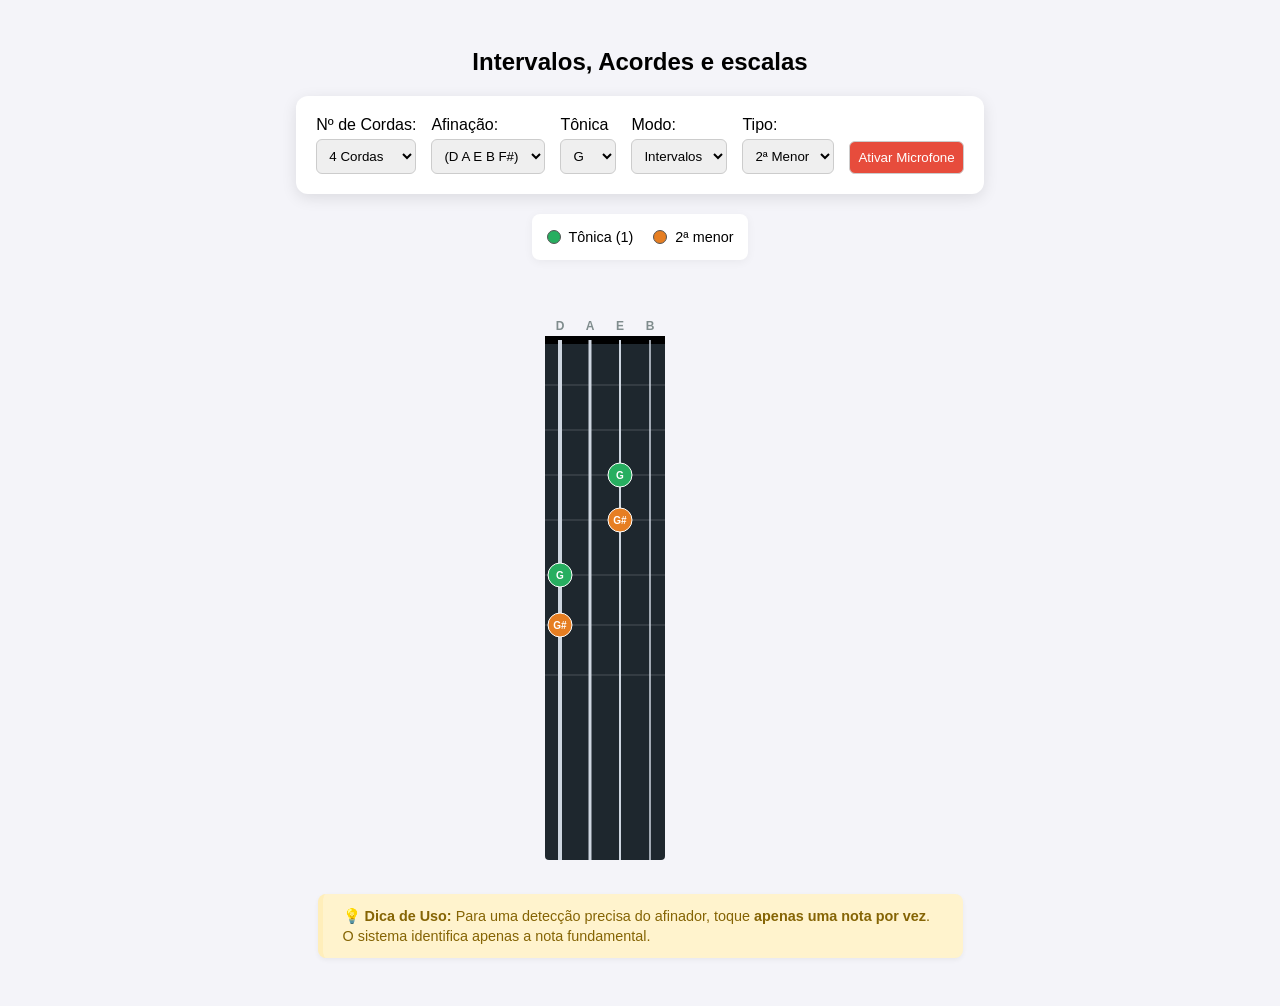
==== index.html @ 977d5cae "Revert "unmute button" This reverts commit 530c61319e51581c335b1f02217b4a28447c7315." ====
<!DOCTYPE html>
<html lang="pt-br">

<head>
    <meta charset="UTF-8">
    <title>Rabeca: Intervalos, Acordes e Escalas</title>
    <style>
        body {
            font-family: 'Segoe UI', sans-serif;
            background: #f4f4f9;
            display: flex;
            flex-direction: column;
            align-items: center;
            padding: 20px;
        }

        .controls {
            background: white;
            padding: 20px;
            border-radius: 12px;
            box-shadow: 0 4px 15px rgba(0, 0, 0, 0.1);
            display: flex;
            gap: 15px;
            flex-wrap: wrap;
            justify-content: center;
            margin-bottom: 20px;
        }

        .control-group {
            display: flex;
            flex-direction: column;
            gap: 5px;
        }

        select,
        button {
            padding: 8px;
            border-radius: 6px;
            border: 1px solid #ccc;
        }

        #legend {
            background: white;
            padding: 15px;
            border-radius: 8px;
            display: flex;
            gap: 20px;
            margin-bottom: 20px;
            box-shadow: 0 2px 10px rgba(0, 0, 0, 0.05);
        }

        .legend-item {
            display: flex;
            align-items: center;
            gap: 8px;
            font-size: 0.9rem;
        }

        .dot {
            width: 12px;
            height: 12px;
            border-radius: 50%;
            border: 1px solid #555;
        }

        .fret-line {
            stroke: rgba(255, 255, 255, 0.2);
            stroke-width: 1;
        }

        .label-note {
            font-family: Arial;
            font-size: 10px;
            font-weight: bold;
            fill: white;
            text-anchor: middle;
            pointer-events: none;
        }

        .string-label {
            font-family: Arial;
            font-size: 12px;
            font-weight: bold;
            fill: #7f8c8d;
            text-anchor: middle;
        }

        .observation {
            background-color: #fff3cd;
            /* Amarelo claro para atenção */
            color: #856404;
            padding: 12px 20px;
            border-radius: 8px;
            border-left: 5px solid #ffeeba;
            margin: 10px 0 20px 0;
            max-width: 600px;
            font-size: 0.9rem;
            line-height: 1.4;
            box-shadow: 0 2px 5px rgba(0, 0, 0, 0.05);
        }

        .live-note-label {
            font-family: Arial, sans-serif;
            font-size: 10px;
            font-weight: bold;
            fill: cyan; /* Mesma cor do círculo */
            text-anchor: middle; /* Centraliza horizontalmente */
            dominant-baseline: central; /* Centraliza verticalmente */
            pointer-events: none;
            text-shadow: 0px 0px 2px rgba(0,0,0,0.5); /* Sombra para melhorar leitura */
        }
        
        #violin-svg {
            touch-action: none; /* Impede o scroll ao tocar no braço */
            -webkit-tap-highlight-color: transparent; /* Remove o brilho de toque no Safari */
        }
    </style>
</head>

<body>

    <h2>Intervalos, Acordes e escalas</h2>

    <div class="controls">
        <div class="control-group">
            <label>Nº de Cordas:</label>
            <select id="stringCount">
                <option value="5">5 Cordas</option>
                <option value="4" selected>4 Cordas</option>
            </select>
        </div>

        <div class="control-group">
            <label>Afinação:</label>
            <select id="tuningSelect">
                <option value="standard">(C G D A E)</option>
                <option value="cavalo" selected>(D A E B F#)</option>
            </select>
        </div>

        <div class="control-group">
            <label>Tônica</label>
            <select id="rootNote">
                <option value="C">C</option>
                <option value="C#">C#</option>
                <option value="D">D</option>
                <option value="D#">D#</option>
                <option value="E">E</option>
                <option value="F">F</option>
                <option value="F#">F#</option>
                <option value="G" selected>G</option>
                <option value="G#">G#</option>
                <option value="A">A</option>
                <option value="A#">A#</option>
                <option value="B">B</option>
            </select>
        </div>

        <div class="control-group">
            <label>Modo:</label>
            <select id="analysisMode">
                <option value="interval">Intervalos</option>
                <option value="chord">Acordes</option>
                <option value="scale">Escalas</option>
            </select>
        </div>

        <div class="control-group">
            <label>Tipo:</label>
            <select id="typeSelect">
            </select>
        </div>

        <div class="control-group" style="justify-content: flex-end;">
            <button id="micBtn" style="background: #e74c3c; color: white; cursor: pointer;">Ativar Microfone</button>
        </div>
    </div>

    <div id="legend"></div>

    <div id="svg-container">
        <svg id="violin-svg" width="350" height="600" viewBox="0 0 300 600" xmlns="http://www.w3.org/2000/svg">
            <g transform="translate(30, 40)">
                <rect id="fingerboard" x="25" y="20" width="150" height="520" fill="#1e272e" rx="4" />
                <g id="frets-layer"></g>
                <line id="nut" x1="25" y1="20" x2="175" y2="20" stroke="#000" stroke-width="8" />
                <g id="strings-layer"></g>
                <g id="labels-layer"></g>
                <g id="markers-layer"></g>
            </g>
        </svg>
    </div>

    <script src="script.js"></script>
    <div class="observation">
        <strong>💡 Dica de Uso:</strong> Para uma detecção precisa do afinador, toque <strong>apenas uma nota por
            vez</strong>. O sistema identifica apenas a nota fundamental.
    </div>
</body>

</html>
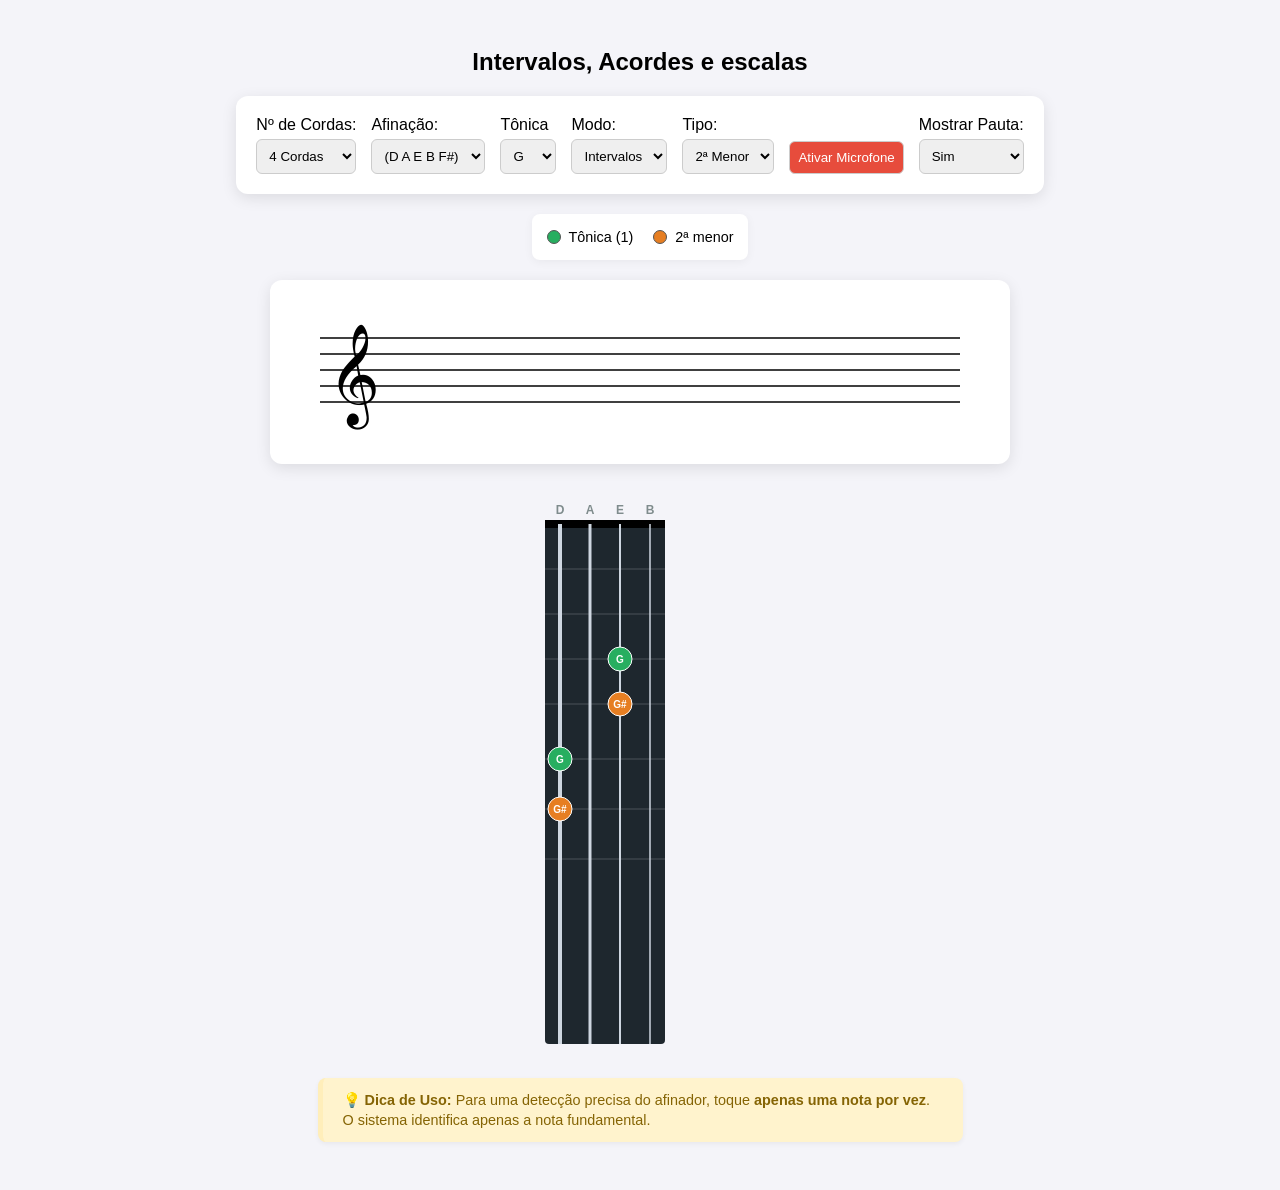
==== commit e5721f70: "show staff notes" ====
--- a/index.html
+++ b/index.html
@@ -113,6 +113,13 @@
         #violin-svg {
             touch-action: none; /* Impede o scroll ao tocar no braço */
             -webkit-tap-highlight-color: transparent; /* Remove o brilho de toque no Safari */
+        }
+
+        #staff-container {
+            background: white;
+            border-radius: 12px;
+            box-shadow: 0 4px 15px rgba(0, 0, 0, 0.1);
+            padding: 10px;
         }
     </style>
 </head>
@@ -174,9 +181,44 @@
         <div class="control-group" style="justify-content: flex-end;">
             <button id="micBtn" style="background: #e74c3c; color: white; cursor: pointer;">Ativar Microfone</button>
         </div>
+
+        <div class="control-group">
+            <label>Mostrar Pauta:</label>
+            <select id="showStaff">
+                <option value="false">Não</option>
+                <option value="true" selected>Sim</option>
+            </select>
+        </div>
     </div>
 
     <div id="legend"></div>
+    
+    <div id="staff-container">
+        <svg id="staff-svg" width="720" height="160" viewBox="0 0 900 200" xmlns="http://www.w3.org/2000/svg">
+        <style>
+            .music {
+            font-family: "Bravura", "Musical Symbols", "Arial Unicode MS", serif;
+            font-size: 110px;
+            }
+        </style>
+        
+        <!-- Fundo -->
+        <rect width="100%" height="100%" fill="white" />
+        
+        <!-- Pauta musical (5 linhas) -->
+        <g stroke="black" stroke-width="2">
+            <line x1="50" y1="60" x2="850" y2="60" />
+            <line x1="50" y1="80" x2="850" y2="80" />
+            <line x1="50" y1="100" x2="850" y2="100" />
+            <line x1="50" y1="120" x2="850" y2="120" />
+            <line x1="50" y1="140" x2="850" y2="140" />
+        </g>
+        
+        <!-- Clave de sol ajustada -->
+        <text x="60" y="142" class="music">𝄞</text>
+                <g id="note-layer"></g> </svg>
+        </div>
+    </div>
 
     <div id="svg-container">
         <svg id="violin-svg" width="350" height="600" viewBox="0 0 300 600" xmlns="http://www.w3.org/2000/svg">
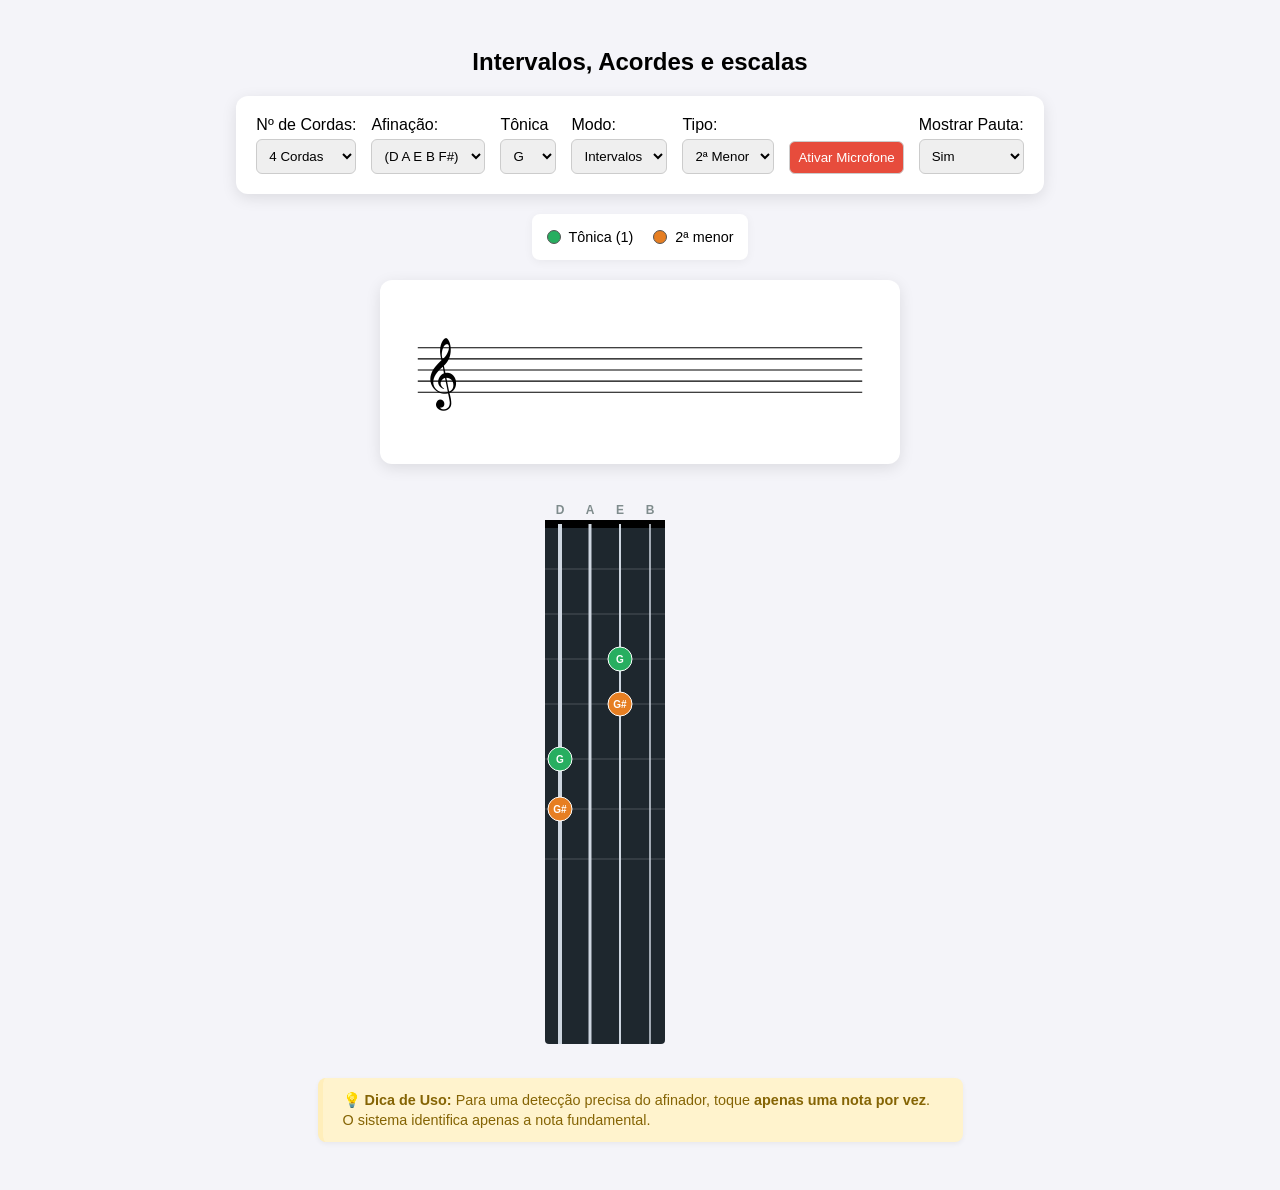
==== commit ec94531b: "remove comments" ====
--- a/index.html
+++ b/index.html
@@ -87,7 +87,6 @@
 
         .observation {
             background-color: #fff3cd;
-            /* Amarelo claro para atenção */
             color: #856404;
             padding: 12px 20px;
             border-radius: 8px;
@@ -103,16 +102,16 @@
             font-family: Arial, sans-serif;
             font-size: 10px;
             font-weight: bold;
-            fill: cyan; /* Mesma cor do círculo */
-            text-anchor: middle; /* Centraliza horizontalmente */
-            dominant-baseline: central; /* Centraliza verticalmente */
+            fill: cyan;
+            text-anchor: middle;
+            dominant-baseline: central;
             pointer-events: none;
-            text-shadow: 0px 0px 2px rgba(0,0,0,0.5); /* Sombra para melhorar leitura */
+            text-shadow: 0px 0px 2px rgba(0,0,0,0.5);
         }
         
         #violin-svg {
-            touch-action: none; /* Impede o scroll ao tocar no braço */
-            -webkit-tap-highlight-color: transparent; /* Remove o brilho de toque no Safari */
+            touch-action: none;
+            -webkit-tap-highlight-color: transparent;
         }
 
         #staff-container {
@@ -194,7 +193,7 @@
     <div id="legend"></div>
     
     <div id="staff-container">
-        <svg id="staff-svg" width="720" height="160" viewBox="0 0 900 200" xmlns="http://www.w3.org/2000/svg">
+        <svg id="staff-svg" width="500" height="160" viewBox="0 0 900 200" xmlns="http://www.w3.org/2000/svg">
         <style>
             .music {
             font-family: "Bravura", "Musical Symbols", "Arial Unicode MS", serif;
@@ -202,10 +201,8 @@
             }
         </style>
         
-        <!-- Fundo -->
         <rect width="100%" height="100%" fill="white" />
         
-        <!-- Pauta musical (5 linhas) -->
         <g stroke="black" stroke-width="2">
             <line x1="50" y1="60" x2="850" y2="60" />
             <line x1="50" y1="80" x2="850" y2="80" />
@@ -213,10 +210,10 @@
             <line x1="50" y1="120" x2="850" y2="120" />
             <line x1="50" y1="140" x2="850" y2="140" />
         </g>
-        
-        <!-- Clave de sol ajustada -->
+ 
         <text x="60" y="142" class="music">𝄞</text>
-                <g id="note-layer"></g> </svg>
+               <g id="key-signature-layer"></g> <g id="note-layer"></g>
+        </svg>
         </div>
     </div>
 
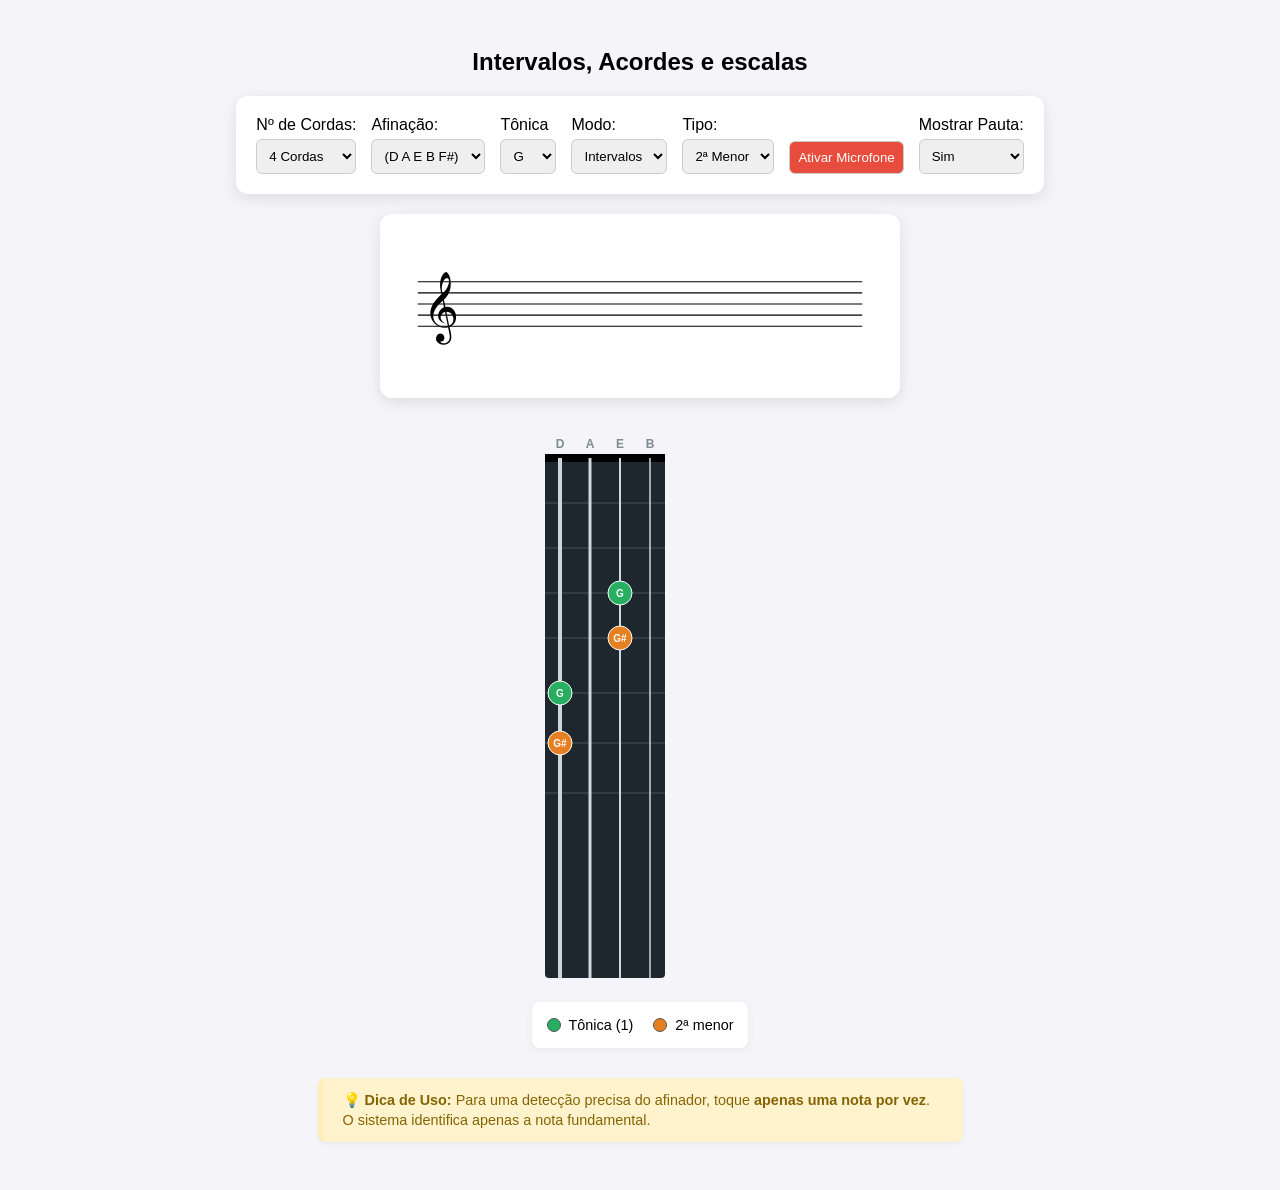
==== commit bd50341d: "change legend place" ====
--- a/index.html
+++ b/index.html
@@ -189,9 +189,7 @@
             </select>
         </div>
     </div>
-
-    <div id="legend"></div>
-    
+   
     <div id="staff-container">
         <svg id="staff-svg" width="500" height="160" viewBox="0 0 900 200" xmlns="http://www.w3.org/2000/svg">
         <style>
@@ -229,7 +227,7 @@
             </g>
         </svg>
     </div>
-
+    <div id="legend"></div>
     <script src="script.js"></script>
     <div class="observation">
         <strong>💡 Dica de Uso:</strong> Para uma detecção precisa do afinador, toque <strong>apenas uma nota por
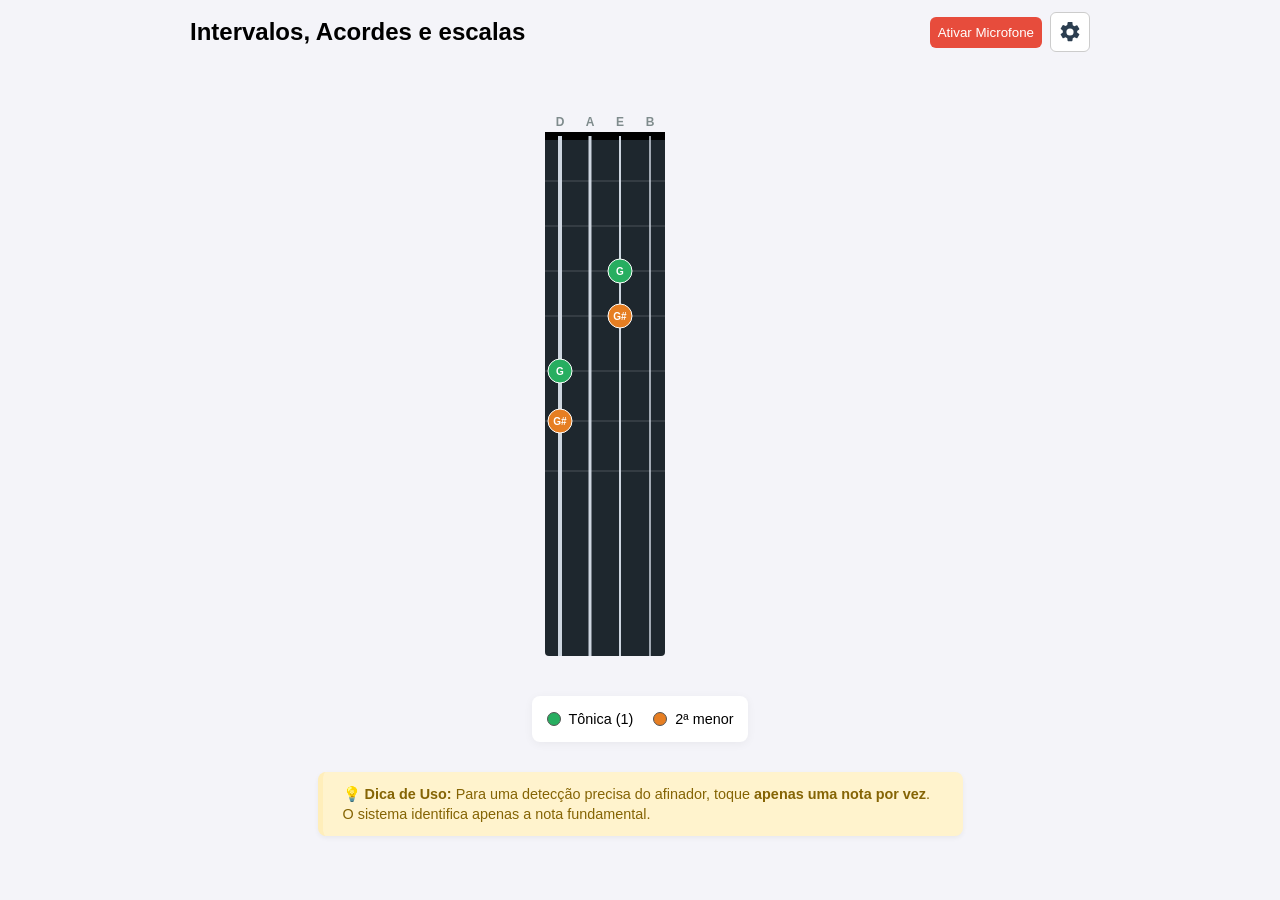
==== commit 102b73da: "create sidebar" ====
--- a/index.html
+++ b/index.html
@@ -3,194 +3,94 @@
 
 <head>
     <meta charset="UTF-8">
+    <meta name="viewport" content="width=device-width, initial-scale=1">
     <title>Rabeca: Intervalos, Acordes e Escalas</title>
-    <style>
-        body {
-            font-family: 'Segoe UI', sans-serif;
-            background: #f4f4f9;
-            display: flex;
-            flex-direction: column;
-            align-items: center;
-            padding: 20px;
-        }
-
-        .controls {
-            background: white;
-            padding: 20px;
-            border-radius: 12px;
-            box-shadow: 0 4px 15px rgba(0, 0, 0, 0.1);
-            display: flex;
-            gap: 15px;
-            flex-wrap: wrap;
-            justify-content: center;
-            margin-bottom: 20px;
-        }
-
-        .control-group {
-            display: flex;
-            flex-direction: column;
-            gap: 5px;
-        }
-
-        select,
-        button {
-            padding: 8px;
-            border-radius: 6px;
-            border: 1px solid #ccc;
-        }
-
-        #legend {
-            background: white;
-            padding: 15px;
-            border-radius: 8px;
-            display: flex;
-            gap: 20px;
-            margin-bottom: 20px;
-            box-shadow: 0 2px 10px rgba(0, 0, 0, 0.05);
-        }
-
-        .legend-item {
-            display: flex;
-            align-items: center;
-            gap: 8px;
-            font-size: 0.9rem;
-        }
-
-        .dot {
-            width: 12px;
-            height: 12px;
-            border-radius: 50%;
-            border: 1px solid #555;
-        }
-
-        .fret-line {
-            stroke: rgba(255, 255, 255, 0.2);
-            stroke-width: 1;
-        }
-
-        .label-note {
-            font-family: Arial;
-            font-size: 10px;
-            font-weight: bold;
-            fill: white;
-            text-anchor: middle;
-            pointer-events: none;
-        }
-
-        .string-label {
-            font-family: Arial;
-            font-size: 12px;
-            font-weight: bold;
-            fill: #7f8c8d;
-            text-anchor: middle;
-        }
-
-        .observation {
-            background-color: #fff3cd;
-            color: #856404;
-            padding: 12px 20px;
-            border-radius: 8px;
-            border-left: 5px solid #ffeeba;
-            margin: 10px 0 20px 0;
-            max-width: 600px;
-            font-size: 0.9rem;
-            line-height: 1.4;
-            box-shadow: 0 2px 5px rgba(0, 0, 0, 0.05);
-        }
-
-        .live-note-label {
-            font-family: Arial, sans-serif;
-            font-size: 10px;
-            font-weight: bold;
-            fill: cyan;
-            text-anchor: middle;
-            dominant-baseline: central;
-            pointer-events: none;
-            text-shadow: 0px 0px 2px rgba(0,0,0,0.5);
-        }
-        
-        #violin-svg {
-            touch-action: none;
-            -webkit-tap-highlight-color: transparent;
-        }
-
-        #staff-container {
-            background: white;
-            border-radius: 12px;
-            box-shadow: 0 4px 15px rgba(0, 0, 0, 0.1);
-            padding: 10px;
-        }
-    </style>
+    <link rel="stylesheet" href="css/styles.css">
+    <script type="module" src="js/main.js"></script>
 </head>
 
 <body>
 
-    <h2>Intervalos, Acordes e escalas</h2>
+    <header class="topbar">
+        <h2>Intervalos, Acordes e escalas</h2>
+        <div class="topbar-actions">
+            <button id="micBtn" class="mic-btn">Ativar Microfone</button>
+            <button id="settingsBtn" class="icon-btn" aria-label="Abrir configurações"
+                aria-controls="sidebar" aria-expanded="false">
+                <svg viewBox="0 0 24 24" width="24" height="24" aria-hidden="true">
+                    <path fill="currentColor" d="M19.14 12.94a7.07 7.07 0 0 0 .06-.94 7.07 7.07 0 0 0-.06-.94l2.03-1.58a.49.49 0 0 0 .12-.61l-1.92-3.32a.49.49 0 0 0-.59-.22l-2.39.96a7.03 7.03 0 0 0-1.62-.94l-.36-2.54A.48.48 0 0 0 13.92 2h-3.84a.48.48 0 0 0-.48.41l-.36 2.54a7.03 7.03 0 0 0-1.62.94l-2.39-.96a.49.49 0 0 0-.59.22L2.72 8.47a.49.49 0 0 0 .12.61l2.03 1.58a7.07 7.07 0 0 0-.06.94c0 .32.02.63.06.94l-2.03 1.58a.49.49 0 0 0-.12.61l1.92 3.32c.12.22.37.29.59.22l2.39-.96c.5.38 1.04.7 1.62.94l.36 2.54c.05.24.25.41.48.41h3.84c.24 0 .44-.17.48-.41l.36-2.54a7.03 7.03 0 0 0 1.62-.94l2.39.96c.22.08.47 0 .59-.22l1.92-3.32a.49.49 0 0 0-.12-.61l-2.03-1.58zM12 15.6A3.6 3.6 0 1 1 12 8.4a3.6 3.6 0 0 1 0 7.2z"/>
+                </svg>
+            </button>
+        </div>
+    </header>
 
-    <div class="controls">
-        <div class="control-group">
-            <label>Nº de Cordas:</label>
-            <select id="stringCount">
-                <option value="5">5 Cordas</option>
-                <option value="4" selected>4 Cordas</option>
-            </select>
+    <div id="sidebar-overlay" class="sidebar-overlay" hidden></div>
+
+    <aside id="sidebar" class="sidebar" aria-label="Configurações" aria-hidden="true">
+        <div class="sidebar-header">
+            <h3>Configurações</h3>
+            <button id="closeSidebarBtn" class="icon-btn" aria-label="Fechar configurações">&times;</button>
         </div>
 
-        <div class="control-group">
-            <label>Afinação:</label>
-            <select id="tuningSelect">
-                <option value="standard">(C G D A E)</option>
-                <option value="cavalo" selected>(D A E B F#)</option>
-            </select>
+        <div class="controls">
+            <div class="control-group">
+                <label for="stringCount">Nº de Cordas:</label>
+                <select id="stringCount">
+                    <option value="5">5 Cordas</option>
+                    <option value="4" selected>4 Cordas</option>
+                </select>
+            </div>
+
+            <div class="control-group">
+                <label for="tuningSelect">Afinação:</label>
+                <select id="tuningSelect">
+                    <option value="standard">(C G D A E)</option>
+                    <option value="cavalo" selected>(D A E B F#)</option>
+                </select>
+            </div>
+
+            <div class="control-group">
+                <label for="rootNote">Tônica</label>
+                <select id="rootNote">
+                    <option value="C">C</option>
+                    <option value="C#">C#</option>
+                    <option value="D">D</option>
+                    <option value="D#">D#</option>
+                    <option value="E">E</option>
+                    <option value="F">F</option>
+                    <option value="F#">F#</option>
+                    <option value="G" selected>G</option>
+                    <option value="G#">G#</option>
+                    <option value="A">A</option>
+                    <option value="A#">A#</option>
+                    <option value="B">B</option>
+                </select>
+            </div>
+
+            <div class="control-group">
+                <label for="analysisMode">Modo:</label>
+                <select id="analysisMode">
+                    <option value="interval">Intervalos</option>
+                    <option value="chord">Acordes</option>
+                    <option value="scale">Escalas</option>
+                </select>
+            </div>
+
+            <div class="control-group">
+                <label for="typeSelect">Tipo:</label>
+                <select id="typeSelect">
+                </select>
+            </div>
+
+            <label class="toggle" for="showStaff">
+                <span>Mostrar pauta musical</span>
+                <input type="checkbox" id="showStaff" role="switch">
+                <span class="toggle-track" aria-hidden="true"></span>
+            </label>
         </div>
-
-        <div class="control-group">
-            <label>Tônica</label>
-            <select id="rootNote">
-                <option value="C">C</option>
-                <option value="C#">C#</option>
-                <option value="D">D</option>
-                <option value="D#">D#</option>
-                <option value="E">E</option>
-                <option value="F">F</option>
-                <option value="F#">F#</option>
-                <option value="G" selected>G</option>
-                <option value="G#">G#</option>
-                <option value="A">A</option>
-                <option value="A#">A#</option>
-                <option value="B">B</option>
-            </select>
-        </div>
-
-        <div class="control-group">
-            <label>Modo:</label>
-            <select id="analysisMode">
-                <option value="interval">Intervalos</option>
-                <option value="chord">Acordes</option>
-                <option value="scale">Escalas</option>
-            </select>
-        </div>
-
-        <div class="control-group">
-            <label>Tipo:</label>
-            <select id="typeSelect">
-            </select>
-        </div>
-
-        <div class="control-group" style="justify-content: flex-end;">
-            <button id="micBtn" style="background: #e74c3c; color: white; cursor: pointer;">Ativar Microfone</button>
-        </div>
-
-        <div class="control-group">
-            <label>Mostrar Pauta:</label>
-            <select id="showStaff">
-                <option value="false">Não</option>
-                <option value="true" selected>Sim</option>
-            </select>
-        </div>
-    </div>
+    </aside>
    
-    <div id="staff-container">
+    <div id="staff-container" hidden>
         <svg id="staff-svg" width="500" height="160" viewBox="0 0 900 200" xmlns="http://www.w3.org/2000/svg">
         <style>
             .music {
@@ -212,7 +112,6 @@
         <text x="60" y="142" class="music">𝄞</text>
                <g id="key-signature-layer"></g> <g id="note-layer"></g>
         </svg>
-        </div>
     </div>
 
     <div id="svg-container">
@@ -228,7 +127,6 @@
         </svg>
     </div>
     <div id="legend"></div>
-    <script src="script.js"></script>
     <div class="observation">
         <strong>💡 Dica de Uso:</strong> Para uma detecção precisa do afinador, toque <strong>apenas uma nota por
             vez</strong>. O sistema identifica apenas a nota fundamental.
--- a/css/styles.css
+++ b/css/styles.css
@@ -0,0 +1,284 @@
+body {
+    font-family: 'Segoe UI', sans-serif;
+    background: #f4f4f9;
+    display: flex;
+    flex-direction: column;
+    align-items: center;
+    margin: 0;
+    padding: 0 16px 20px;
+}
+
+body.sidebar-open {
+    overflow: hidden;
+}
+
+.topbar {
+    position: sticky;
+    top: 0;
+    z-index: 10;
+    width: 100%;
+    max-width: 900px;
+    box-sizing: border-box;
+    display: flex;
+    align-items: center;
+    justify-content: space-between;
+    gap: 12px;
+    padding: 12px 0;
+    margin-bottom: 12px;
+    background: #f4f4f9;
+}
+
+.topbar h2 {
+    margin: 0;
+    font-size: clamp(1.05rem, 4vw, 1.5rem);
+}
+
+.topbar-actions {
+    display: flex;
+    align-items: center;
+    gap: 8px;
+    flex-shrink: 0;
+}
+
+.mic-btn {
+    background: #e74c3c;
+    color: white;
+    border: none;
+    cursor: pointer;
+}
+
+.icon-btn {
+    display: inline-flex;
+    align-items: center;
+    justify-content: center;
+    width: 40px;
+    height: 40px;
+    padding: 0;
+    font-size: 1.6rem;
+    line-height: 1;
+    color: #2c3e50;
+    background: white;
+    cursor: pointer;
+}
+
+.sidebar {
+    position: fixed;
+    top: 0;
+    right: 0;
+    z-index: 30;
+    width: min(300px, 85vw);
+    height: 100%;
+    box-sizing: border-box;
+    padding: 16px 20px;
+    overflow-y: auto;
+    background: white;
+    box-shadow: -4px 0 15px rgba(0, 0, 0, 0.15);
+    transform: translateX(100%);
+    visibility: hidden;
+    transition: transform 0.25s ease, visibility 0.25s;
+}
+
+.sidebar.open {
+    transform: translateX(0);
+    visibility: visible;
+}
+
+.sidebar-header {
+    display: flex;
+    align-items: center;
+    justify-content: space-between;
+    margin-bottom: 16px;
+}
+
+.sidebar-header h3 {
+    margin: 0;
+}
+
+.sidebar-overlay {
+    position: fixed;
+    inset: 0;
+    z-index: 20;
+    background: rgba(0, 0, 0, 0.4);
+}
+
+.controls {
+    display: flex;
+    flex-direction: column;
+    gap: 15px;
+}
+
+.control-group {
+    display: flex;
+    flex-direction: column;
+    gap: 5px;
+}
+
+.toggle {
+    display: flex;
+    align-items: center;
+    justify-content: space-between;
+    gap: 12px;
+    padding-top: 15px;
+    border-top: 1px solid #eee;
+    cursor: pointer;
+}
+
+.toggle input {
+    position: absolute;
+    opacity: 0;
+    pointer-events: none;
+}
+
+.toggle-track {
+    position: relative;
+    flex-shrink: 0;
+    width: 44px;
+    height: 24px;
+    border-radius: 12px;
+    background: #ccc;
+    transition: background 0.2s;
+}
+
+.toggle-track::after {
+    content: '';
+    position: absolute;
+    top: 3px;
+    left: 3px;
+    width: 18px;
+    height: 18px;
+    border-radius: 50%;
+    background: white;
+    transition: transform 0.2s;
+}
+
+.toggle input:checked + .toggle-track {
+    background: #27ae60;
+}
+
+.toggle input:checked + .toggle-track::after {
+    transform: translateX(20px);
+}
+
+.toggle input:focus-visible + .toggle-track {
+    outline: 2px solid #3498db;
+    outline-offset: 2px;
+}
+
+#staff-container[hidden] {
+    display: none;
+}
+
+.control-group select {
+    width: 100%;
+    font-size: 1rem;
+}
+
+#staff-container,
+#svg-container {
+    width: 100%;
+    max-width: 500px;
+    margin-bottom: 20px;
+    box-sizing: border-box;
+}
+
+#svg-container {
+    max-width: 350px;
+}
+
+#staff-svg,
+#violin-svg {
+    display: block;
+    width: 100%;
+    height: auto;
+}
+
+select,
+button {
+    padding: 8px;
+    border-radius: 6px;
+    border: 1px solid #ccc;
+}
+
+#legend {
+    background: white;
+    flex-wrap: wrap;
+    justify-content: center;
+    padding: 15px;
+    border-radius: 8px;
+    display: flex;
+    gap: 20px;
+    margin-bottom: 20px;
+    box-shadow: 0 2px 10px rgba(0, 0, 0, 0.05);
+}
+
+.legend-item {
+    display: flex;
+    align-items: center;
+    gap: 8px;
+    font-size: 0.9rem;
+}
+
+.dot {
+    width: 12px;
+    height: 12px;
+    border-radius: 50%;
+    border: 1px solid #555;
+}
+
+.fret-line {
+    stroke: rgba(255, 255, 255, 0.2);
+    stroke-width: 1;
+}
+
+.label-note {
+    font-family: Arial;
+    font-size: 10px;
+    font-weight: bold;
+    fill: white;
+    text-anchor: middle;
+    pointer-events: none;
+}
+
+.string-label {
+    font-family: Arial;
+    font-size: 12px;
+    font-weight: bold;
+    fill: #7f8c8d;
+    text-anchor: middle;
+}
+
+.observation {
+    background-color: #fff3cd;
+    color: #856404;
+    padding: 12px 20px;
+    border-radius: 8px;
+    border-left: 5px solid #ffeeba;
+    margin: 10px 0 20px 0;
+    max-width: 600px;
+    font-size: 0.9rem;
+    line-height: 1.4;
+    box-shadow: 0 2px 5px rgba(0, 0, 0, 0.05);
+}
+
+.live-note-label {
+    font-family: Arial, sans-serif;
+    font-size: 10px;
+    font-weight: bold;
+    fill: cyan;
+    text-anchor: middle;
+    dominant-baseline: central;
+    pointer-events: none;
+    text-shadow: 0px 0px 2px rgba(0,0,0,0.5);
+}
+
+#violin-svg {
+    touch-action: none;
+    -webkit-tap-highlight-color: transparent;
+}
+
+#staff-container {
+    background: white;
+    border-radius: 12px;
+    box-shadow: 0 4px 15px rgba(0, 0, 0, 0.1);
+    padding: 10px;
+}
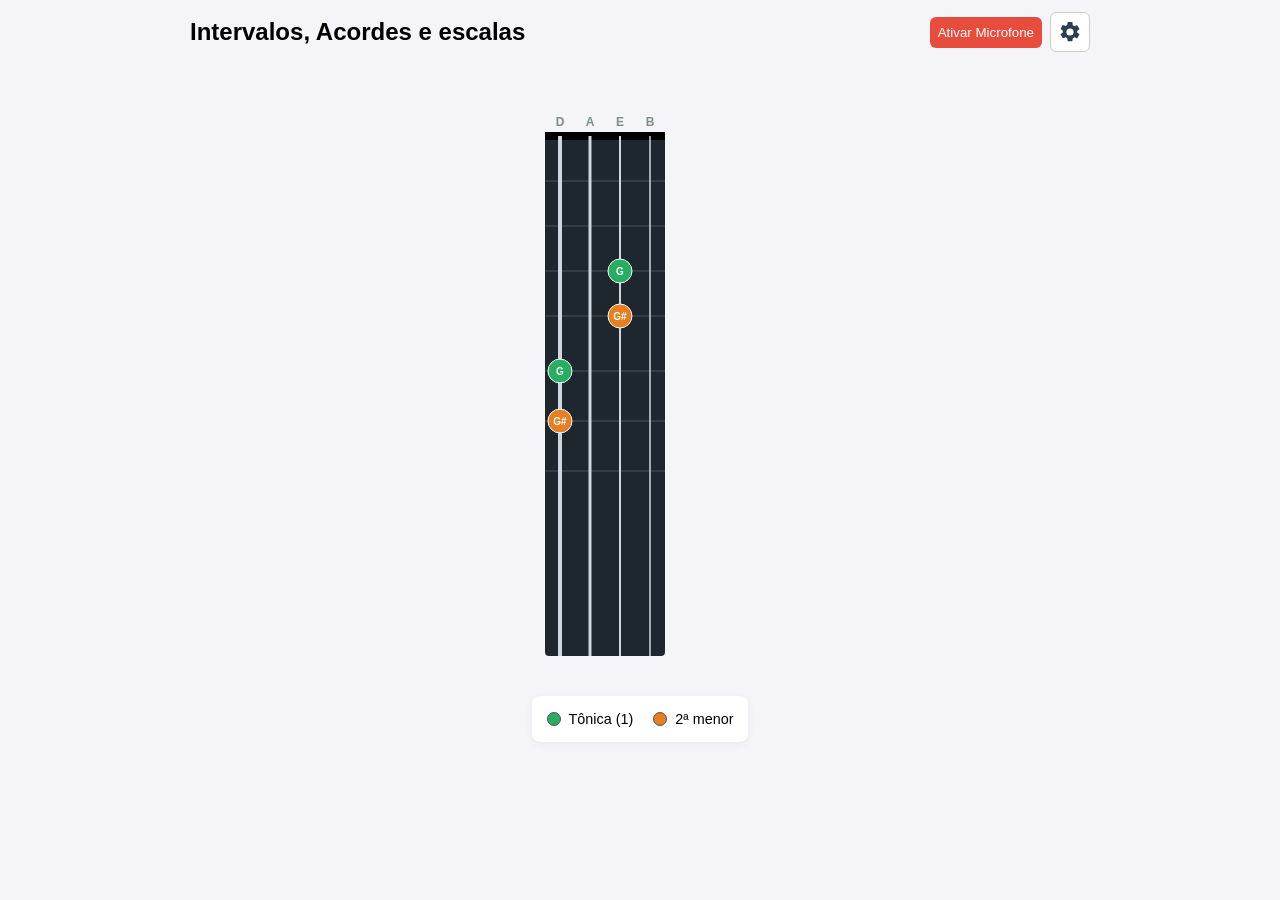
==== commit ae3e825b: "remove tip" ====
--- a/index.html
+++ b/index.html
@@ -88,6 +88,8 @@
                 <span class="toggle-track" aria-hidden="true"></span>
             </label>
         </div>
+
+        <a class="sidebar-link" href="cifra.html">Acordes de cifras no bandolim →</a>
     </aside>
    
     <div id="staff-container" hidden>
@@ -127,10 +129,6 @@
         </svg>
     </div>
     <div id="legend"></div>
-    <div class="observation">
-        <strong>💡 Dica de Uso:</strong> Para uma detecção precisa do afinador, toque <strong>apenas uma nota por
-            vez</strong>. O sistema identifica apenas a nota fundamental.
-    </div>
 </body>
 
-</html>+</html>
--- a/css/styles.css
+++ b/css/styles.css
@@ -92,6 +92,16 @@
 
 .sidebar-header h3 {
     margin: 0;
+}
+
+.sidebar-link {
+    display: block;
+    margin-top: 24px;
+    padding-top: 15px;
+    border-top: 1px solid #eee;
+    color: #2c3e50;
+    font-weight: bold;
+    text-decoration: none;
 }
 
 .sidebar-overlay {
